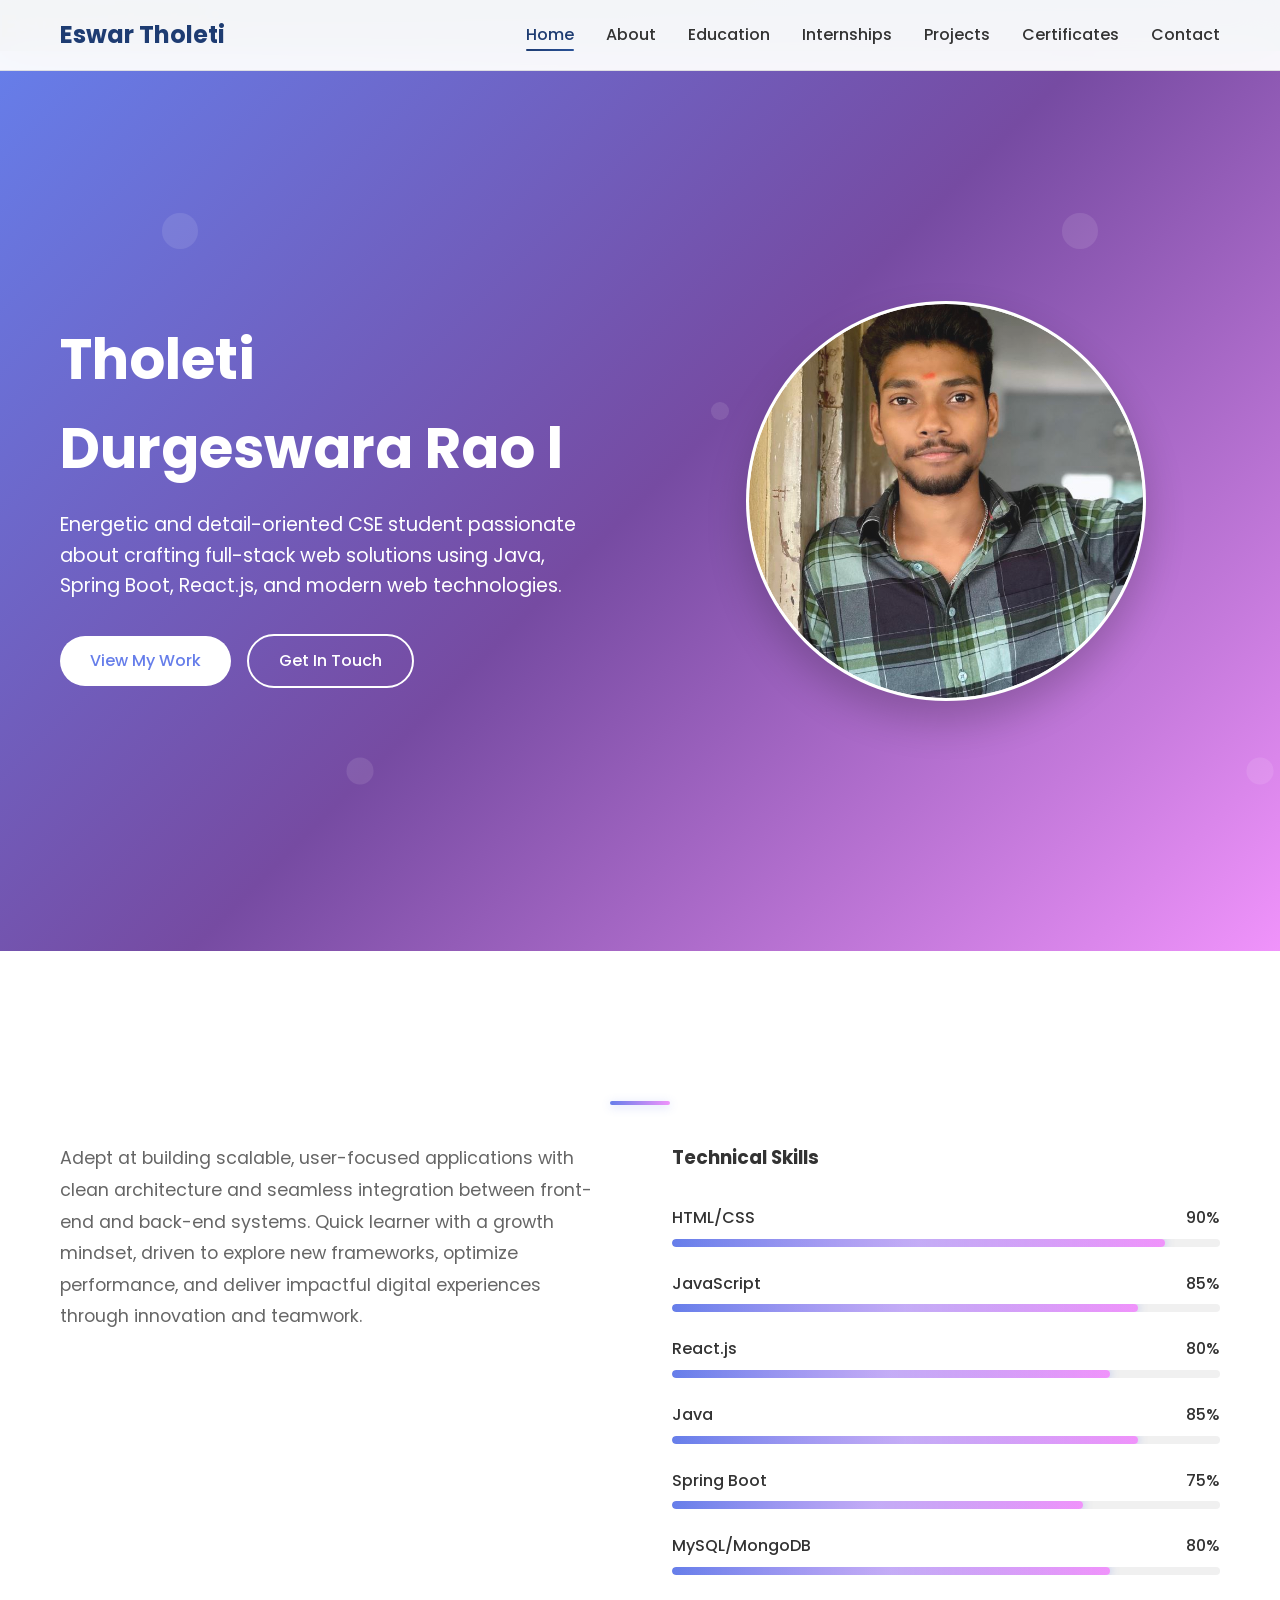
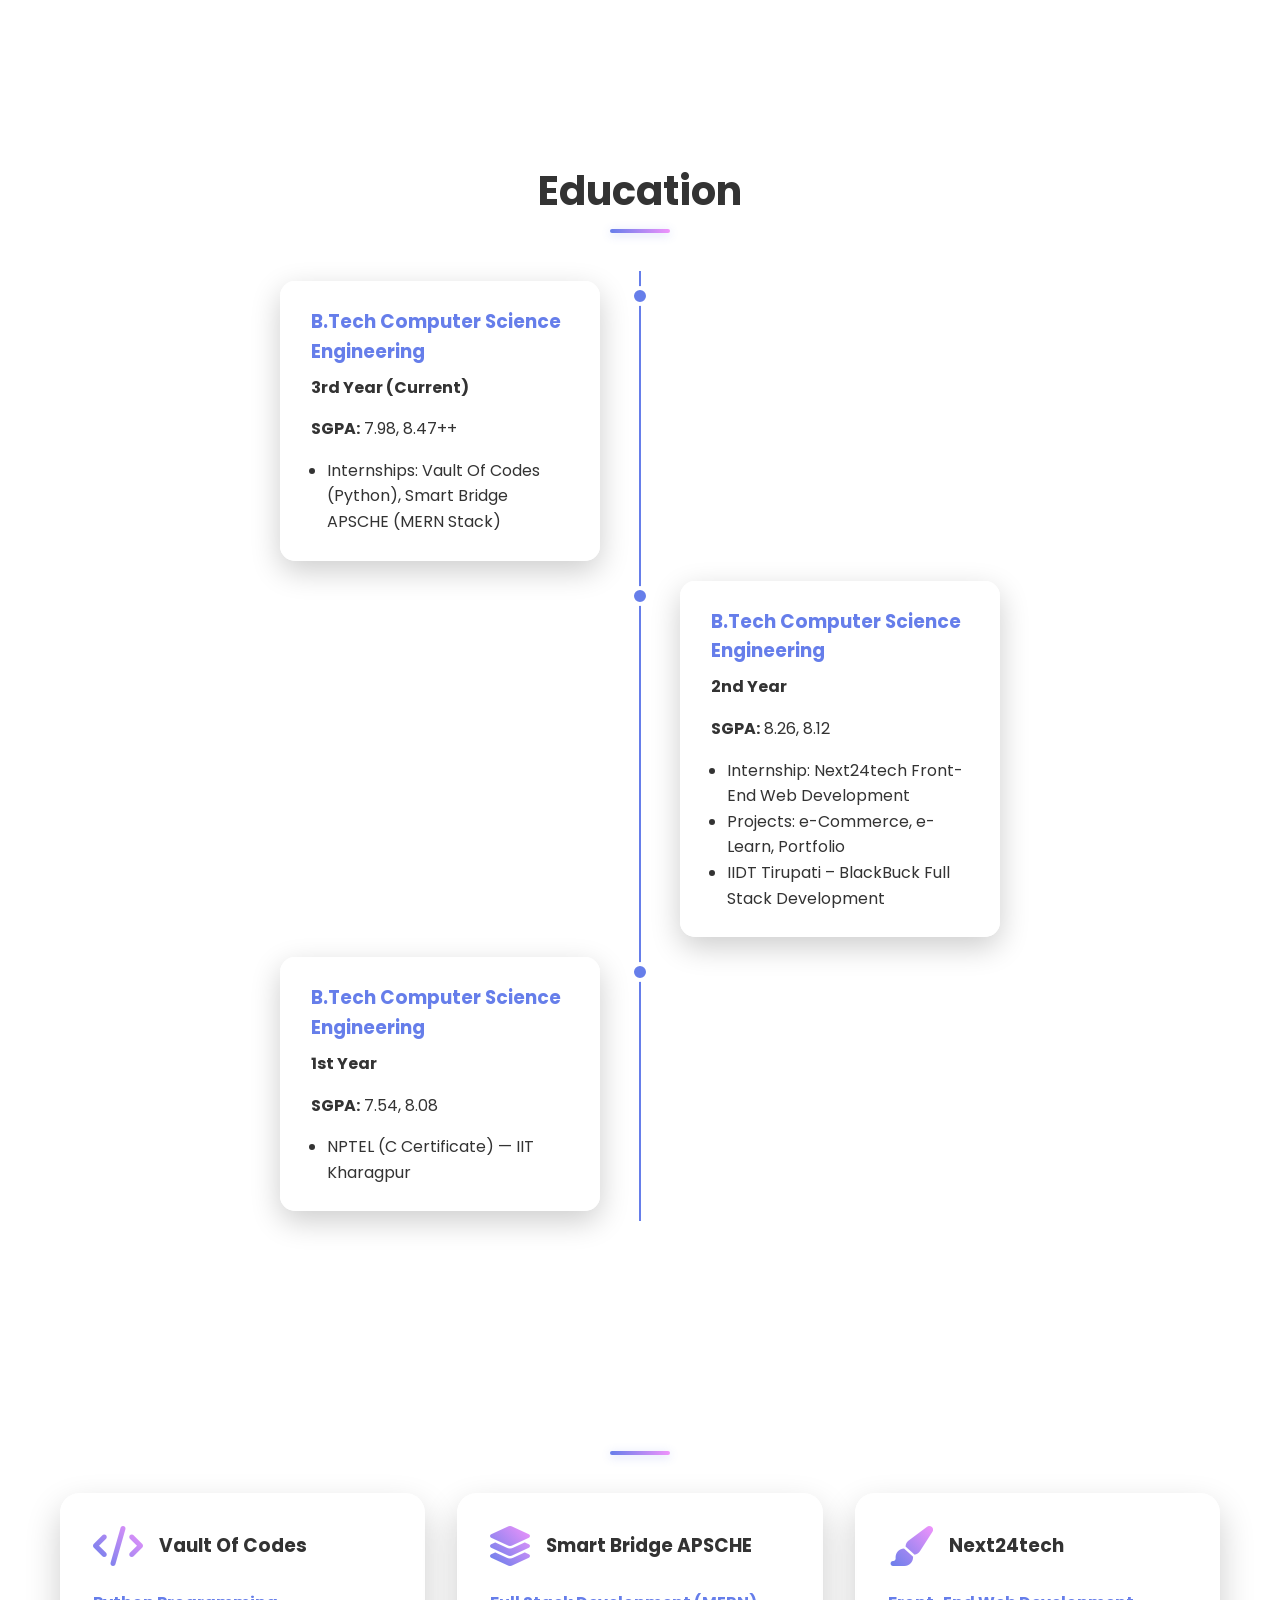
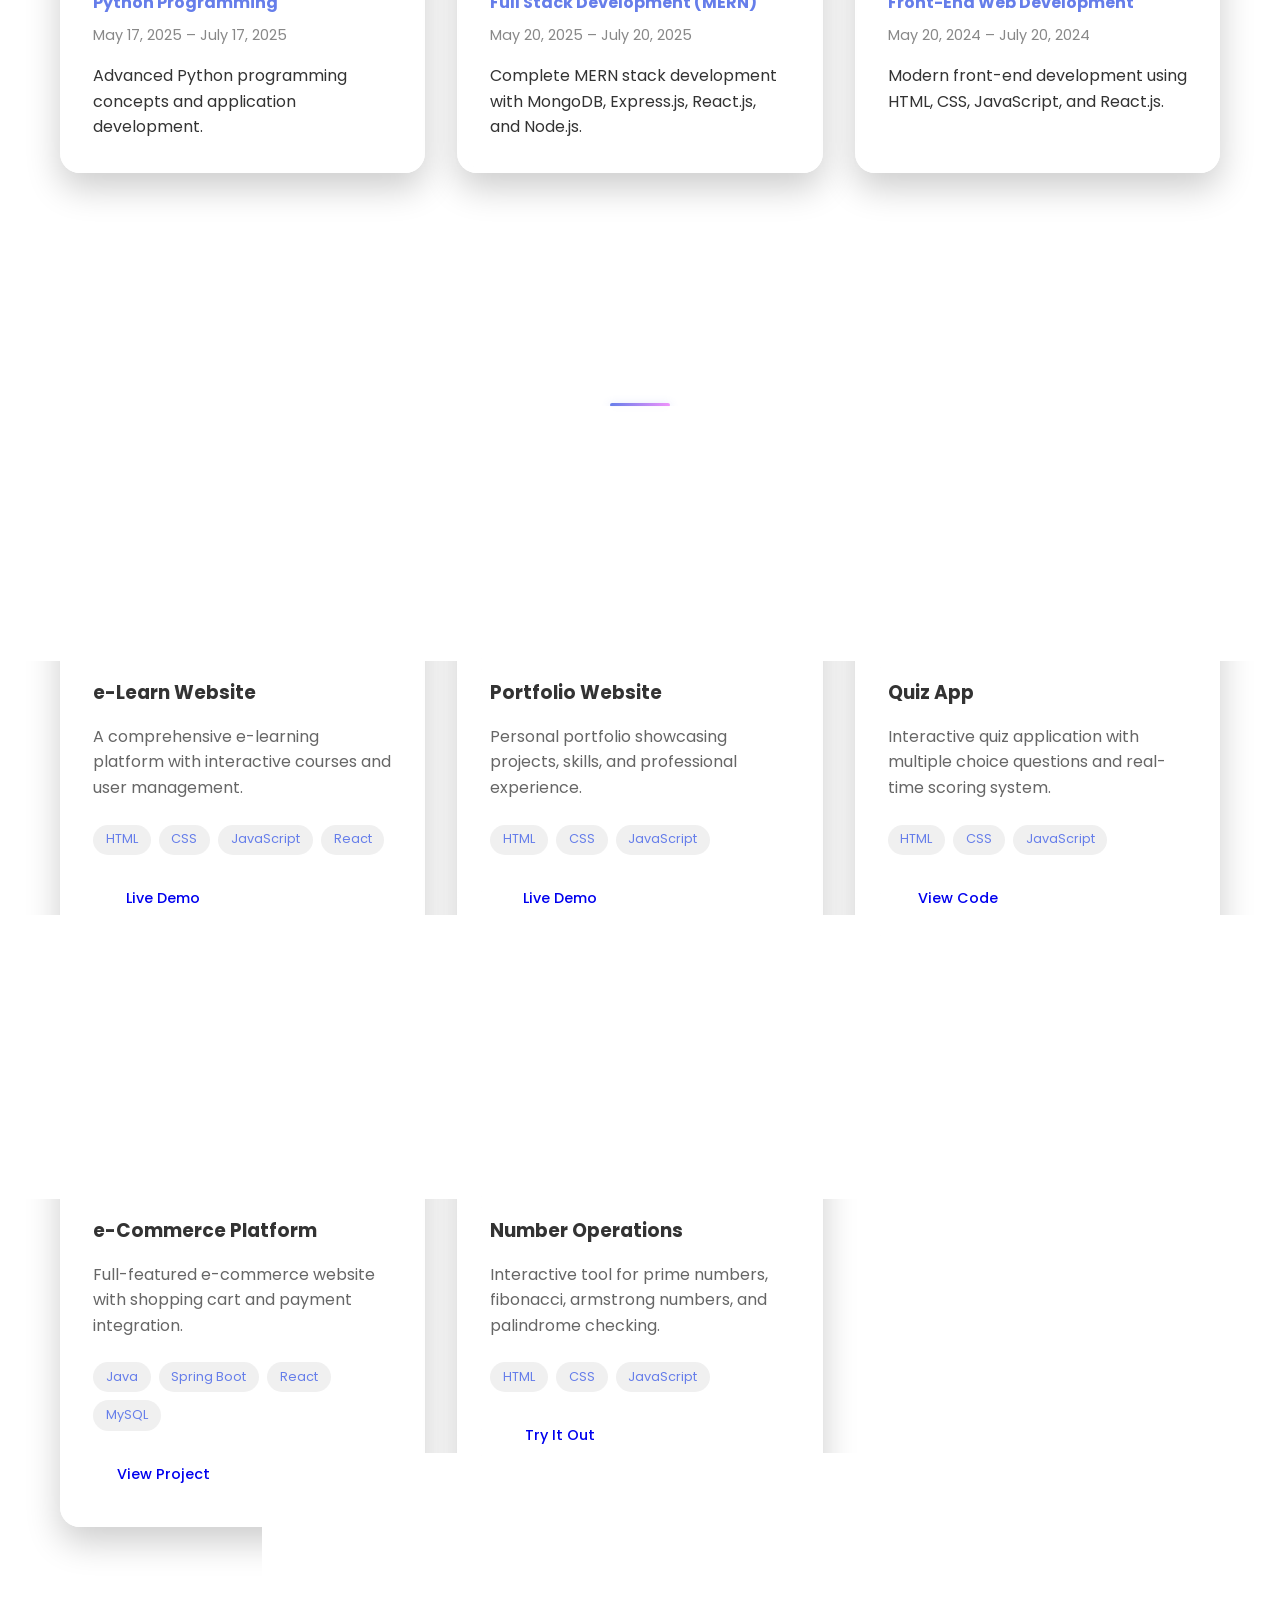
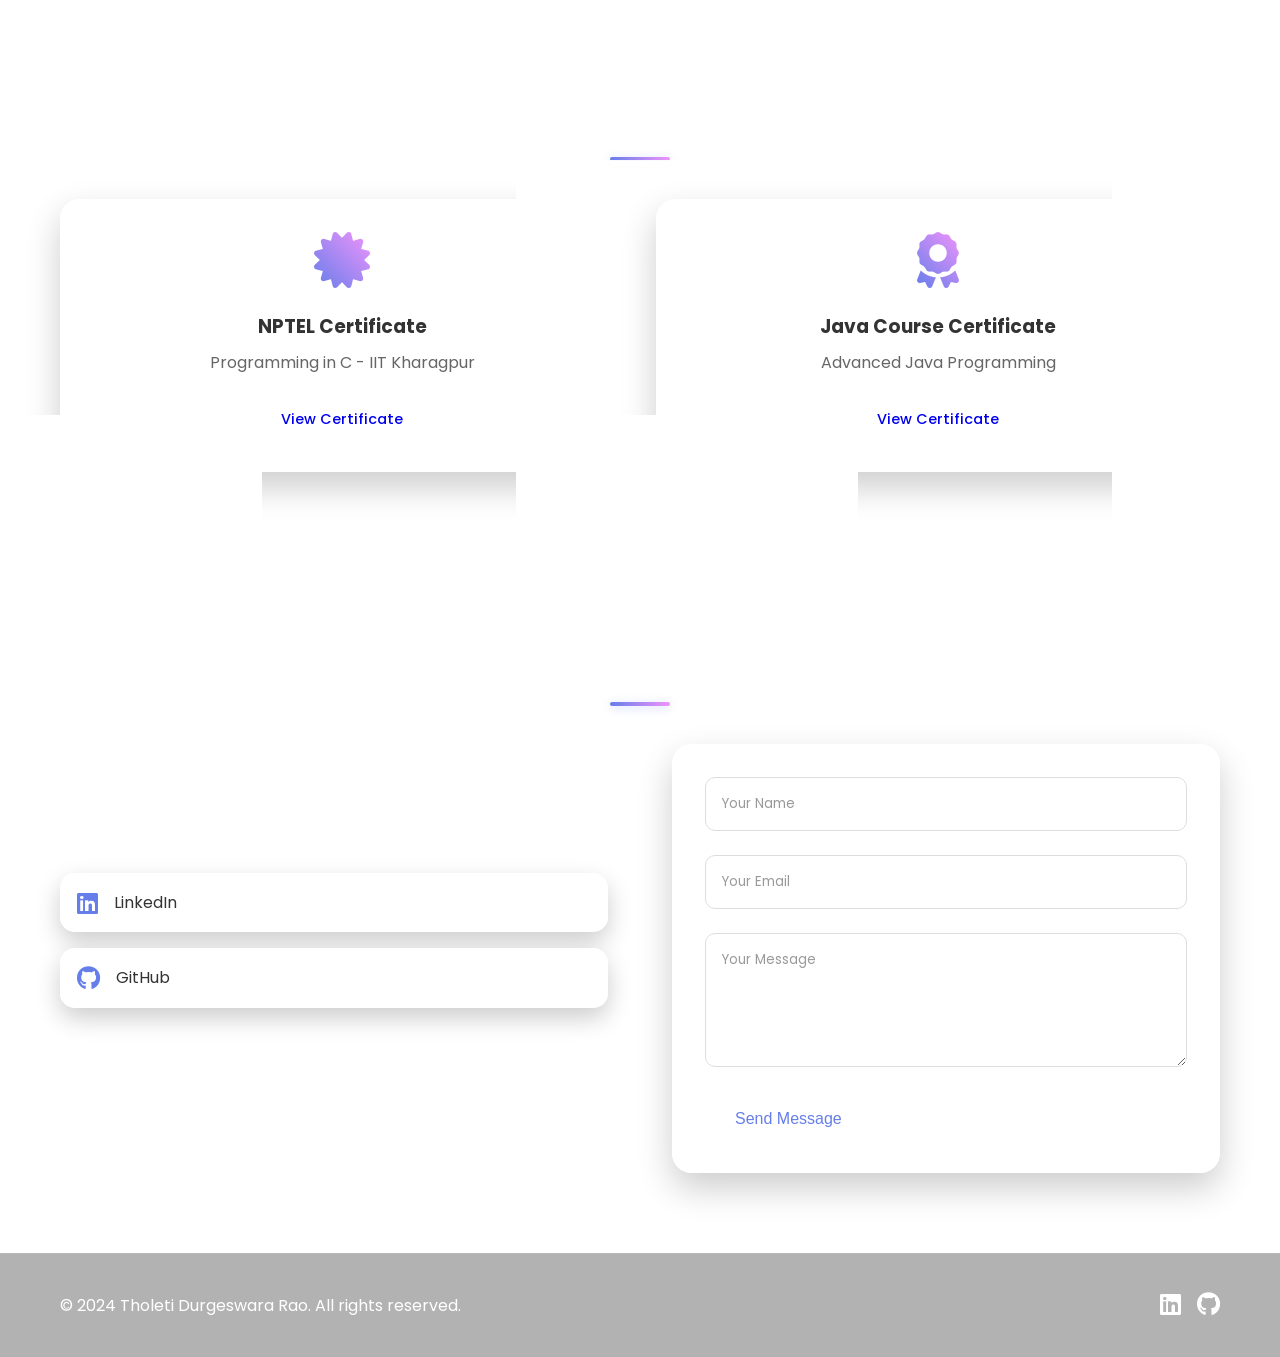
==== index.html @ 9d9cb556 "first commit" ====
<!DOCTYPE html>
<html lang="en">
<head>
    <meta charset="UTF-8">
    <meta name="viewport" content="width=device-width, initial-scale=1.0, shrink-to-fit=no">
    <title>Eswar | Portfolio – Web Developer | lkjhgfdsabvc</title>
    <meta name="description" content="Eswar – Web Developer. Explore my projects, skills in HTML, CSS, JavaScript, React, and get in touch." />
    <meta name="author" content="Eswar" />
    <meta name="keywords" content="Eswar,Eswar Tholeti, Tholeti Durgeswara Rao,TDR,lkjhgfrdsabvc, Web Developer, Portfolio, HTML CSS JavaScript, React" />
    <meta name="theme-color" content="#1e3c72">
    <meta name="apple-mobile-web-app-capable" content="yes">
    <meta name="apple-mobile-web-app-status-bar-style" content="default">
    
    <!-- Open Graph for social sharing -->
    <meta property="og:title" content="Eswar | Web Developer Portfolio" />
    <meta property="og:description" content="Take a look at my work, skills and contact details." />
    <meta property="og:type" content="website" />
    <meta property="og:url" content="https://eswarprofile7.netlify.app/" />
    <meta property="og:image" content="https://eswarprofile7.netlify.app/mypic.jpg" />
    <meta name="google-site-verification" content="Fuv_T53zLs13bNbuR9g8yluOVIbyejJ6YOxvDaZMnuo" />
    <link rel="preconnect" href="https://fonts.googleapis.com">
    <link rel="preconnect" href="https://fonts.gstatic.com" crossorigin>
    <link href="https://fonts.googleapis.com/css2?family=Poppins:wght@300;400;500;600;700&display=swap" rel="stylesheet">
    <link rel="stylesheet" href="https://cdnjs.cloudflare.com/ajax/libs/font-awesome/6.0.0/css/all.min.css" crossorigin="anonymous">
    <link rel="icon" type="image/jpeg" href="mypic.jpg">
    <link rel="stylesheet" href="styles.css">
</head>
<body>
    <h1>Eswar Tholeti</h1>
    <!-- Header -->
    <header class="header">
        <nav class="navbar">
            <div class="nav-container">
                <div class="logo">
                    <h2>Eswar Tholeti</h2>
                </div>
                <ul class="nav-menu">
                    <li><a href="#home" class="nav-link">Home</a></li>
                    <li><a href="#about" class="nav-link">About</a></li>
                    <li><a href="#education" class="nav-link">Education</a></li>
                    <li><a href="#internships" class="nav-link">Internships</a></li>
                    <li><a href="#projects" class="nav-link">Projects</a></li>
                    <li><a href="#certificates" class="nav-link">Certificates</a></li>
                    <li><a href="#contact" class="nav-link">Contact</a></li>
                </ul>
                <div class="hamburger">
                    <span></span>
                    <span></span>
                    <span></span>
                </div>
            </div>
        </nav>
    </header>

    <!-- Hero Section -->
    <section id="home" class="hero">
        <div class="hero-container">
            <div class="hero-content">
                <div class="hero-text">
                    <h1 class="hero-title">Tholeti Durgeswara Rao <span style="display:none;">lkjhgfdsabvc</span></h1>
                    <p class="hero-subtitle">Energetic and detail-oriented CSE student passionate about crafting full-stack web solutions using Java, Spring Boot, React.js, and modern web technologies.</p>
                    <div class="hero-buttons">
                        <a href="#projects" class="btn btn-primary">View My Work</a>
                        <a href="#contact" class="btn btn-secondary">Get In Touch</a>
                    </div>
                </div>
                <div class="hero-image">
                    <div class="image-placeholder">
                        <img src="mypic.jpg" alt="Tholeti Durgeswara Rao" class="profile-img">
                    </div>
                </div>
            </div>
        </div>
    </section>

    <!-- About Section -->
    <section id="about" class="about">
        <div class="container">
            <h2 class="section-title">About Me</h2>
            <div class="about-content">
                <div class="about-text">
                    <p>Adept at building scalable, user-focused applications with clean architecture and seamless integration between front-end and back-end systems. Quick learner with a growth mindset, driven to explore new frameworks, optimize performance, and deliver impactful digital experiences through innovation and teamwork.</p>
                </div>
                <div class="skills">
                    <h3>Technical Skills</h3>
                    <div class="skill-bars">
                        <div class="skill">
                            <div class="skill-info">
                                <span>HTML/CSS</span>
                                <span>90%</span>
                            </div>
                            <div class="skill-bar">
                                <div class="skill-progress" data-width="90%"></div>
                            </div>
                        </div>
                        <div class="skill">
                            <div class="skill-info">
                                <span>JavaScript</span>
                                <span>85%</span>
                            </div>
                            <div class="skill-bar">
                                <div class="skill-progress" data-width="85%"></div>
                            </div>
                        </div>
                        <div class="skill">
                            <div class="skill-info">
                                <span>React.js</span>
                                <span>80%</span>
                            </div>
                            <div class="skill-bar">
                                <div class="skill-progress" data-width="80%"></div>
                            </div>
                        </div>
                        <div class="skill">
                            <div class="skill-info">
                                <span>Java</span>
                                <span>85%</span>
                            </div>
                            <div class="skill-bar">
                                <div class="skill-progress" data-width="85%"></div>
                            </div>
                        </div>
                        <div class="skill">
                            <div class="skill-info">
                                <span>Spring Boot</span>
                                <span>75%</span>
                            </div>
                            <div class="skill-bar">
                                <div class="skill-progress" data-width="75%"></div>
                            </div>
                        </div>
                        <div class="skill">
                            <div class="skill-info">
                                <span>MySQL/MongoDB</span>
                                <span>80%</span>
                            </div>
                            <div class="skill-bar">
                                <div class="skill-progress" data-width="80%"></div>
                            </div>
                        </div>
                    </div>
                </div>
            </div>
        </div>
    </section>

    <!-- Education Section -->
    <section id="education" class="education">
        <div class="container">
            <h2 class="section-title">Education</h2>
            <div class="timeline">
                <div class="timeline-item">
                    <div class="timeline-dot"></div>
                    <div class="timeline-content">
                        <h3>B.Tech Computer Science Engineering</h3>
                        <h4>3rd Year (Current)</h4>
                        <p><strong>SGPA:</strong> 7.98, 8.47++</p>
                        <ul>
                            <li>Internships: Vault Of Codes (Python), Smart Bridge APSCHE (MERN Stack)</li>
                        </ul>
                    </div>
                </div>
                <div class="timeline-item">
                    <div class="timeline-dot"></div>
                    <div class="timeline-content">
                        <h3>B.Tech Computer Science Engineering</h3>
                        <h4>2nd Year</h4>
                        <p><strong>SGPA:</strong> 8.26, 8.12</p>
                        <ul>
                            <li>Internship: Next24tech Front-End Web Development</li>
                            <li>Projects: e-Commerce, e-Learn, Portfolio</li>
                            <li>IIDT Tirupati – BlackBuck Full Stack Development</li>
                        </ul>
                    </div>
                </div>
                <div class="timeline-item">
                    <div class="timeline-dot"></div>
                    <div class="timeline-content">
                        <h3>B.Tech Computer Science Engineering</h3>
                        <h4>1st Year</h4>
                        <p><strong>SGPA:</strong> 7.54, 8.08</p>
                        <ul>
                            <li>NPTEL (C Certificate) — IIT Kharagpur</li>
                        </ul>
                    </div>
                </div>

            </div>
        </div>
    </section>

    <!-- Internships Section -->
    <section id="internships" class="internships">
        <div class="container">
            <h2 class="section-title">Internships</h2>
            <div class="internship-grid">
                <div class="internship-card">
                    <div class="card-header">
                        <i class="fas fa-code"></i>
                        <h3>Vault Of Codes</h3>
                    </div>
                    <div class="card-content">
                        <h4>Python Programming</h4>
                        <p class="duration">May 17, 2025 – July 17, 2025</p>
                        <p>Advanced Python programming concepts and application development.</p>
                    </div>
                </div>
                <div class="internship-card">
                    <div class="card-header">
                        <i class="fas fa-layer-group"></i>
                        <h3>Smart Bridge APSCHE</h3>
                    </div>
                    <div class="card-content">
                        <h4>Full Stack Development (MERN)</h4>
                        <p class="duration">May 20, 2025 – July 20, 2025</p>
                        <p>Complete MERN stack development with MongoDB, Express.js, React.js, and Node.js.</p>
                    </div>
                </div>
                <div class="internship-card">
                    <div class="card-header">
                        <i class="fas fa-paint-brush"></i>
                        <h3>Next24tech</h3>
                    </div>
                    <div class="card-content">
                        <h4>Front-End Web Development</h4>
                        <p class="duration">May 20, 2024 – July 20, 2024</p>
                        <p>Modern front-end development using HTML, CSS, JavaScript, and React.js.</p>
                    </div>
                </div>
            </div>
        </div>
    </section>

    <!-- Projects Section -->
    <section id="projects" class="projects">
        <div class="container">
            <h2 class="section-title">Projects</h2>
            <div class="project-grid">
                <div class="project-card">
                    <div class="project-image">
                        <i class="fas fa-graduation-cap"></i>
                    </div>
                    <div class="project-content">
                        <h3>e-Learn Website</h3>
                        <p>A comprehensive e-learning platform with interactive courses and user management.</p>
                        <div class="project-tech">
                            <span>HTML</span>
                            <span>CSS</span>
                            <span>JavaScript</span>
                            <span>React</span>
                        </div>
                        <div class="project-links">
                            <a href="https://eswar-learn57.netlify.app" target="_blank" class="btn btn-small">Live Demo</a>
                        </div>
                    </div>
                </div>
                <div class="project-card">
                    <div class="project-image">
                        <i class="fas fa-user-circle"></i>
                    </div>
                    <div class="project-content">
                        <h3>Portfolio Website</h3>
                        <p>Personal portfolio showcasing projects, skills, and professional experience.</p>
                        <div class="project-tech">
                            <span>HTML</span>
                            <span>CSS</span>
                            <span>JavaScript</span>
                        </div>
                        <div class="project-links">
                            <a href="https://eswarportfolio57.netlify.app" target="_blank" class="btn btn-small">Live Demo</a>
                        </div>
                    </div>
                </div>
                <div class="project-card">
                    <div class="project-image">
                        <i class="fas fa-question-circle"></i>
                    </div>
                    <div class="project-content">
                        <h3>Quiz App</h3>
                        <p>Interactive quiz application with multiple choice questions and real-time scoring system.</p>
                        <div class="project-tech">
                            <span>HTML</span>
                            <span>CSS</span>
                            <span>JavaScript</span>
                        </div>
                        <div class="project-links">
                            <a href="https://github.com/ESWAR8357/quiz-app" target="_blank" class="btn btn-small">View Code</a>
                        </div>
                    </div>
                </div>
                <div class="project-card">
                    <div class="project-image">
                        <i class="fas fa-shopping-cart"></i>
                    </div>
                    <div class="project-content">
                        <h3>e-Commerce Platform</h3>
                        <p>Full-featured e-commerce website with shopping cart and payment integration.</p>
                        <div class="project-tech">
                            <span>Java</span>
                            <span>Spring Boot</span>
                            <span>React</span>
                            <span>MySQL</span>
                        </div>
                        <div class="project-links">
                            <a href="#" class="btn btn-small">View Project</a>
                        </div>
                    </div>
                </div>
                <div class="project-card">
                    <div class="project-image">
                        <i class="fas fa-calculator"></i>
                    </div>
                    <div class="project-content">
                        <h3>Number Operations</h3>
                        <p>Interactive tool for prime numbers, fibonacci, armstrong numbers, and palindrome checking.</p>
                        <div class="project-tech">
                            <span>HTML</span>
                            <span>CSS</span>
                            <span>JavaScript</span>
                        </div>
                        <div class="project-links">
                            <a href="number-operations.html" target="_blank" class="btn btn-small">Try It Out</a>
                        </div>
                    </div>
                </div>
            </div>
        </div>
    </section>

    <!-- Certificates Section -->
    <section id="certificates" class="certificates">
        <div class="container">
            <h2 class="section-title">Certificates</h2>
            <div class="certificate-grid">
                <div class="certificate-card">
                    <div class="certificate-icon">
                        <i class="fas fa-certificate"></i>
                    </div>
                    <div class="certificate-content">
                        <h3>NPTEL Certificate</h3>
                        <p>Programming in C - IIT Kharagpur</p>
                        <a href="https://drive.google.com/file/d/12VnNi5zqF9Bqkcd_Tu3cCHrVzOjGSrPs/view?usp=sharing
" class="btn btn-small">View Certificate</a>
                    </div>
                </div>
                <div class="certificate-card">
                    <div class="certificate-icon">
                        <i class="fas fa-award"></i>
                    </div>
                    <div class="certificate-content">
                        <h3>Java Course Certificate</h3>
                        <p>Advanced Java Programming</p>
                        <a href="https://drive.google.com/file/d/18aseVCI4DzLQ8ItjcymFjo1nb0LXnqBO/view?usp=sharing" class="btn btn-small">View Certificate</a>
                    </div>
                </div>
            </div>
        </div>
    </section>

    <!-- Contact Section -->
    <section id="contact" class="contact">
        <div class="container">
            <h2 class="section-title">Get In Touch</h2>
            <div class="contact-content">
                <div class="contact-info">
                    <h3>Let's Connect</h3>
                    <p>I'm always open to discussing new opportunities and interesting projects.</p>
                    <div class="social-links">
                        <a href="https://www.linkedin.com/in/tholeti-durgeswara-rao-92030827a" target="_blank" class="social-link">
                            <i class="fab fa-linkedin"></i>
                            <span>LinkedIn</span>
                        </a>
                        <a href="https://github.com/ESWAR8357" target="_blank" class="social-link">
                            <i class="fab fa-github"></i>
                            <span>GitHub</span>
                        </a>
                    </div>
                </div>
                <div class="contact-form">
                    <form>
                        <div class="form-group">
                            <input type="text" placeholder="Your Name" required>
                        </div>
                        <div class="form-group">
                            <input type="email" placeholder="Your Email" required>
                        </div>
                        <div class="form-group">
                            <textarea placeholder="Your Message" rows="5" required></textarea>
                        </div>
                        <button type="submit" class="btn btn-primary">Send Message</button>
                    </form>
                </div>
            </div>
        </div>
    </section>

    <!-- Footer -->
    <footer class="footer">
        <div class="container">
            <div class="footer-content">
                <p>&copy; 2024 Tholeti Durgeswara Rao. All rights reserved.</p>
                <div class="footer-social">
                    <a href="https://www.linkedin.com/in/tholeti-durgeswara-rao-92030827a" target="_blank">
                        <i class="fab fa-linkedin"></i>
                    </a>
                    <a href="https://github.com/ESWAR8357" target="_blank">
                        <i class="fab fa-github"></i>
                    </a>
                </div>
            </div>
        </div>
    </footer>

    <script src="script.js"></script>
</body>
</html>
---- styles.css ----
/* Reset and Base Styles */
* {
    margin: 0;
    padding: 0;
    box-sizing: border-box;
}

*,
*::before,
*::after {
    box-sizing: border-box;
}

html {
    scroll-behavior: smooth;
    -webkit-text-size-adjust: 100%;
    -ms-text-size-adjust: 100%;
}

body {
    font-family: 'Poppins', -apple-system, BlinkMacSystemFont, 'Segoe UI', Roboto, Oxygen, Ubuntu, Cantarell, sans-serif;
    line-height: 1.6;
    color: #333;
    background: linear-gradient(135deg, #1e3c72 0%, #2a5298 100%);
    background-attachment: fixed;
    min-height: 100vh;
    -webkit-font-smoothing: antialiased;
    -moz-osx-font-smoothing: grayscale;
    overflow-x: hidden;
}

.container {
    max-width: 1200px;
    margin: 0 auto;
    padding: 0 15px;
    width: 100%;
}

@media (min-width: 576px) {
    .container {
        padding: 0 20px;
    }
}

/* Header Styles */
.header {
    position: fixed;
    top: 0;
    left: 0;
    right: 0;
    width: 100%;
    background: rgba(255, 255, 255, 0.95);
    backdrop-filter: blur(20px);
    -webkit-backdrop-filter: blur(20px);
    border-bottom: 1px solid rgba(0, 0, 0, 0.1);
    z-index: 1000;
    transition: all 0.3s ease;
    will-change: transform;
    box-shadow: 0 2px 20px rgba(0,0,0,0.1);
}

.navbar {
    padding: 1rem 0;
}

.nav-container {
    max-width: 1200px;
    margin: 0 auto;
    padding: 0 15px;
    display: flex;
    justify-content: space-between;
    align-items: center;
}

@media (min-width: 576px) {
    .nav-container {
        padding: 0 20px;
    }
}

.logo h2 {
    color: #1e3c72;
    font-weight: 700;
}

.nav-menu {
    display: flex;
    list-style: none;
    gap: 2rem;
}

.nav-link {
    text-decoration: none;
    color: #333;
    font-weight: 500;
    transition: all 0.3s ease;
    position: relative;
}

.nav-link:hover {
    color: #1e3c72;
    transform: translateY(-2px);
}

.nav-link::after {
    content: '';
    position: absolute;
    width: 0;
    height: 2px;
    bottom: -5px;
    left: 0;
    background: linear-gradient(90deg, #1e3c72, #2a5298);
    transition: width 0.3s ease;
    border-radius: 2px;
}

.nav-link:hover::after {
    width: 100%;
}

.hamburger {
    display: none;
    flex-direction: column;
    cursor: pointer;
}

.hamburger span {
    width: 25px;
    height: 3px;
    background: #333;
    margin: 3px 0;
    transition: 0.3s;
}

/* Hero Section */
.hero {
    min-height: 100vh;
    min-height: 100dvh;
    display: flex;
    align-items: center;
    background: linear-gradient(135deg, #667eea 0%, #764ba2 50%, #f093fb 100%);
    background-attachment: fixed;
    color: white;
    padding-top: 80px;
    position: relative;
    overflow: hidden;
}

.hero::before {
    content: '';
    position: absolute;
    top: 0;
    left: 0;
    right: 0;
    bottom: 0;
    background: url('data:image/svg+xml,<svg xmlns="http://www.w3.org/2000/svg" viewBox="0 0 100 100"><circle cx="20" cy="20" r="2" fill="rgba(255,255,255,0.1)"/><circle cx="80" cy="40" r="1" fill="rgba(255,255,255,0.1)"/><circle cx="40" cy="80" r="1.5" fill="rgba(255,255,255,0.1)"/></svg>');
    animation: float 20s infinite linear;
}

@keyframes float {
    0% { transform: translateY(0px) rotate(0deg); }
    100% { transform: translateY(-100px) rotate(360deg); }
}

.hero-container {
    max-width: 1200px;
    margin: 0 auto;
    padding: 0 15px;
    width: 100%;
}

@media (min-width: 576px) {
    .hero-container {
        padding: 0 20px;
    }
}

.hero-content {
    display: grid;
    grid-template-columns: 1fr;
    gap: 2rem;
    align-items: center;
    text-align: center;
}

@media (min-width: 768px) {
    .hero-content {
        grid-template-columns: 1fr 1fr;
        gap: 4rem;
        text-align: left;
    }
}

.hero-title {
    font-size: clamp(2rem, 5vw, 3.5rem);
    font-weight: 700;
    margin-bottom: 1rem;
    animation: fadeInUp 1s ease;
    word-wrap: break-word;
    hyphens: auto;
}

.hero-subtitle {
    font-size: clamp(1rem, 2.5vw, 1.2rem);
    margin-bottom: 2rem;
    opacity: 0.9;
    animation: fadeInUp 1s ease 0.2s both;
    line-height: 1.6;
}

.hero-buttons {
    display: flex;
    flex-direction: column;
    gap: 1rem;
    animation: fadeInUp 1s ease 0.4s both;
    align-items: center;
}

@media (min-width: 480px) {
    .hero-buttons {
        flex-direction: row;
        justify-content: center;
    }
}

@media (min-width: 768px) {
    .hero-buttons {
        justify-content: flex-start;
    }
}

.btn {
    padding: 12px 24px;
    border: none;
    border-radius: 50px;
    text-decoration: none;
    font-weight: 500;
    transition: all 0.3s ease;
    cursor: pointer;
    display: inline-block;
    text-align: center;
    min-width: 140px;
    font-size: 0.9rem;
    -webkit-tap-highlight-color: transparent;
    touch-action: manipulation;
}

@media (min-width: 576px) {
    .btn {
        padding: 12px 30px;
        font-size: 1rem;
    }
}

.btn-primary {
    background: white;
    color: #667eea;
}

.btn-primary:hover {
    transform: translateY(-2px);
    box-shadow: 0 10px 20px rgba(0,0,0,0.2);
}

.btn-secondary {
    background: transparent;
    color: white;
    border: 2px solid white;
}

.btn-secondary:hover {
    background: white;
    color: #667eea;
}

.btn-small {
    padding: 8px 20px;
    font-size: 0.9rem;
}

.hero-image {
    display: flex;
    justify-content: center;
    animation: fadeInRight 1s ease 0.6s both;
}

.image-placeholder {
    width: clamp(300px, 50vw, 400px);
    height: clamp(300px, 50vw, 400px);
    background: white;
    border-radius: 50%;
    display: flex;
    align-items: center;
    justify-content: center;
    border: 3px solid rgba(255,255,255,0.3);
    margin: 0 auto;
    box-shadow: 0 20px 40px rgba(0,0,0,0.2);
    position: relative;
    overflow: hidden;
}

.image-placeholder::before {
    content: '';
    position: absolute;
    top: -50%;
    left: -50%;
    width: 200%;
    height: 200%;
    background: linear-gradient(45deg, transparent, rgba(255,255,255,0.1), transparent);
    animation: shimmer 3s infinite;
}

@keyframes shimmer {
    0% { transform: translateX(-100%) translateY(-100%) rotate(45deg); }
    100% { transform: translateX(100%) translateY(100%) rotate(45deg); }
}

.image-placeholder i {
    font-size: clamp(4rem, 15vw, 8rem);
    color: rgba(255,255,255,0.8);
}

.profile-img {
    width: 100%;
    height: 100%;
    object-fit: cover;
    border-radius: 50%;
}

/* Section Styles */
section {
    padding: 60px 0;
}

@media (min-width: 768px) {
    section {
        padding: 80px 0;
    }
}

.section-title {
    text-align: center;
    font-size: clamp(2rem, 4vw, 2.5rem);
    margin-bottom: 2rem;
    color: #333;
    position: relative;
}

.about .section-title,
.internships .section-title,
.projects .section-title,
.certificates .section-title,
.contact .section-title {
    color: white;
}

@media (min-width: 768px) {
    .section-title {
        margin-bottom: 3rem;
    }
}

.section-title::after {
    content: '';
    position: absolute;
    width: 60px;
    height: 4px;
    background: linear-gradient(90deg, #667eea, #f093fb);
    bottom: -10px;
    left: 50%;
    transform: translateX(-50%);
    border-radius: 2px;
    box-shadow: 0 2px 10px rgba(102, 126, 234, 0.3);
}

/* About Section */
.about {
    background: white;
}

.about-content {
    display: grid;
    grid-template-columns: 1fr;
    gap: 2rem;
    align-items: start;
}

@media (min-width: 768px) {
    .about-content {
        grid-template-columns: 1fr 1fr;
        gap: 4rem;
    }
}

.about-text p {
    font-size: 1.1rem;
    line-height: 1.8;
    color: #666;
}

.skills h3 {
    margin-bottom: 2rem;
    color: #333;
}

.skill {
    margin-bottom: 1.5rem;
}

.skill-info {
    display: flex;
    justify-content: space-between;
    margin-bottom: 0.5rem;
    font-weight: 500;
}

.skill-bar {
    height: 8px;
    background: #f0f0f0;
    border-radius: 4px;
    overflow: hidden;
}

.skill-progress {
    height: 100%;
    background: linear-gradient(90deg, #667eea, #f093fb);
    border-radius: 4px;
    width: 0;
    transition: width 2s ease;
    box-shadow: 0 0 10px rgba(102, 126, 234, 0.5);
    position: relative;
}

.skill-progress::after {
    content: '';
    position: absolute;
    top: 0;
    left: 0;
    right: 0;
    bottom: 0;
    background: linear-gradient(90deg, transparent, rgba(255,255,255,0.3), transparent);
    animation: skillShine 2s infinite;
}

@keyframes skillShine {
    0% { transform: translateX(-100%); }
    100% { transform: translateX(100%); }
}

/* Education Section */
.education {
    background: rgba(255,255,255,0.02);
    backdrop-filter: blur(5px);
    -webkit-backdrop-filter: blur(5px);
}

.timeline {
    position: relative;
    max-width: 800px;
    margin: 0 auto;
}

.timeline::before {
    content: '';
    position: absolute;
    width: 2px;
    background: #667eea;
    top: 0;
    bottom: 0;
    left: 20px;
    margin-left: -1px;
}

@media (min-width: 768px) {
    .timeline::before {
        left: 50%;
    }
}

.timeline-item {
    padding: 10px 20px 10px 50px;
    position: relative;
    background: inherit;
    width: 100%;
}

@media (min-width: 768px) {
    .timeline-item {
        padding: 10px 40px;
        width: 50%;
    }
}

.timeline-item:nth-child(odd) {
    left: 0;
}

.timeline-item:nth-child(even) {
    left: 0;
}

@media (min-width: 768px) {
    .timeline-item:nth-child(even) {
        left: 50%;
    }
}

.timeline-dot {
    position: absolute;
    width: 16px;
    height: 16px;
    background: #667eea;
    border: 3px solid white;
    top: 15px;
    border-radius: 50%;
    z-index: 1;
    left: 12px;
}

@media (min-width: 768px) {
    .timeline-dot {
        width: 20px;
        height: 20px;
        border: 4px solid white;
    }
    
    .timeline-item:nth-child(odd) .timeline-dot {
        right: -10px;
        left: auto;
    }
    
    .timeline-item:nth-child(even) .timeline-dot {
        left: -10px;
    }
}

.timeline-content {
    padding: 25px 30px;
    background: rgba(255,255,255,0.95);
    backdrop-filter: blur(20px);
    -webkit-backdrop-filter: blur(20px);
    position: relative;
    border-radius: 15px;
    box-shadow: 0 10px 30px rgba(0,0,0,0.2);
    border: 1px solid rgba(255,255,255,0.2);
    color: #333;
    transition: transform 0.3s ease;
}

.timeline-content:hover {
    transform: translateY(-5px);
}

.timeline-content h3 {
    color: #667eea;
    margin-bottom: 0.5rem;
}

.timeline-content h4 {
    color: #333;
    margin-bottom: 1rem;
}

.timeline-content ul {
    margin-top: 1rem;
    padding-left: 1rem;
}

/* Internships Section */
.internships {
    background: rgba(255,255,255,0.05);
    backdrop-filter: blur(10px);
    -webkit-backdrop-filter: blur(10px);
}

.internship-grid {
    display: grid;
    grid-template-columns: 1fr;
    gap: 1.5rem;
}

@media (min-width: 576px) {
    .internship-grid {
        grid-template-columns: repeat(auto-fit, minmax(280px, 1fr));
        gap: 2rem;
    }
}

.internship-card {
    background: rgba(255,255,255,0.95);
    backdrop-filter: blur(20px);
    -webkit-backdrop-filter: blur(20px);
    border-radius: 20px;
    padding: 2rem;
    box-shadow: 0 15px 35px rgba(0,0,0,0.2);
    transition: all 0.3s ease;
    border: 1px solid rgba(255,255,255,0.2);
    color: #333;
    position: relative;
    overflow: hidden;
}

.internship-card::before {
    content: '';
    position: absolute;
    top: 0;
    left: -100%;
    width: 100%;
    height: 100%;
    background: linear-gradient(90deg, transparent, rgba(255,255,255,0.1), transparent);
    transition: left 0.5s ease;
}

.internship-card:hover::before {
    left: 100%;
}

.internship-card:hover {
    transform: translateY(-10px) scale(1.02);
    box-shadow: 0 25px 50px rgba(0,0,0,0.3);
}

.card-header {
    display: flex;
    align-items: center;
    gap: 1rem;
    margin-bottom: 1.5rem;
}

.card-header i {
    font-size: 2.5rem;
    background: linear-gradient(45deg, #667eea, #f093fb);
    -webkit-background-clip: text;
    -webkit-text-fill-color: transparent;
    background-clip: text;
}

.card-header h3 {
    color: #333;
}

.card-content h4 {
    color: #667eea;
    margin-bottom: 0.5rem;
}

.duration {
    color: #888;
    font-size: 0.9rem;
    margin-bottom: 1rem;
}

/* Projects Section */
.projects {
    background: rgba(255,255,255,0.02);
    backdrop-filter: blur(5px);
    -webkit-backdrop-filter: blur(5px);
}

.project-grid {
    display: grid;
    grid-template-columns: 1fr;
    gap: 1.5rem;
}

@media (min-width: 576px) {
    .project-grid {
        grid-template-columns: repeat(auto-fit, minmax(300px, 1fr));
        gap: 2rem;
    }
}

.project-card {
    background: rgba(255,255,255,0.95);
    backdrop-filter: blur(20px);
    -webkit-backdrop-filter: blur(20px);
    border-radius: 20px;
    overflow: hidden;
    box-shadow: 0 15px 35px rgba(0,0,0,0.2);
    transition: all 0.3s ease;
    border: 1px solid rgba(255,255,255,0.2);
    color: #333;
}

.project-card:hover {
    transform: translateY(-10px) scale(1.02);
    box-shadow: 0 25px 50px rgba(0,0,0,0.3);
}

.project-image {
    height: 200px;
    background: linear-gradient(135deg, #667eea, #f093fb);
    display: flex;
    align-items: center;
    justify-content: center;
    position: relative;
    overflow: hidden;
}

.project-image::before {
    content: '';
    position: absolute;
    top: 0;
    left: 0;
    right: 0;
    bottom: 0;
    background: linear-gradient(45deg, transparent, rgba(255,255,255,0.1), transparent);
    transform: translateX(-100%);
    transition: transform 0.6s ease;
}

.project-card:hover .project-image::before {
    transform: translateX(100%);
}

.project-image i {
    font-size: 4rem;
    color: white;
}

.project-content {
    padding: 2rem;
}

.project-content h3 {
    margin-bottom: 1rem;
    color: #333;
}

.project-content p {
    color: #666;
    margin-bottom: 1.5rem;
}

.project-tech {
    display: flex;
    flex-wrap: wrap;
    gap: 0.5rem;
    margin-bottom: 1.5rem;
}

.project-tech span {
    background: #f0f0f0;
    padding: 0.3rem 0.8rem;
    border-radius: 20px;
    font-size: 0.8rem;
    color: #667eea;
}

/* Certificates Section */
.certificates {
    background: rgba(255,255,255,0.05);
    backdrop-filter: blur(10px);
    -webkit-backdrop-filter: blur(10px);
}

.certificate-grid {
    display: grid;
    grid-template-columns: 1fr;
    gap: 1.5rem;
}

@media (min-width: 576px) {
    .certificate-grid {
        grid-template-columns: repeat(auto-fit, minmax(280px, 1fr));
        gap: 2rem;
    }
}

.certificate-card {
    background: rgba(255,255,255,0.95);
    backdrop-filter: blur(20px);
    -webkit-backdrop-filter: blur(20px);
    border-radius: 20px;
    padding: 2rem;
    text-align: center;
    box-shadow: 0 15px 35px rgba(0,0,0,0.2);
    transition: all 0.3s ease;
    border: 1px solid rgba(255,255,255,0.2);
    color: #333;
}

.certificate-card:hover {
    transform: translateY(-10px) scale(1.02);
    box-shadow: 0 25px 50px rgba(0,0,0,0.3);
}

.certificate-icon {
    margin-bottom: 1.5rem;
}

.certificate-icon i {
    font-size: 3.5rem;
    background: linear-gradient(45deg, #667eea, #f093fb);
    -webkit-background-clip: text;
    -webkit-text-fill-color: transparent;
    background-clip: text;
}

.certificate-content h3 {
    margin-bottom: 0.5rem;
    color: #333;
}

.certificate-content p {
    color: #666;
    margin-bottom: 1.5rem;
}

/* Contact Section */
.contact {
    background: rgba(255,255,255,0.02);
    backdrop-filter: blur(5px);
    -webkit-backdrop-filter: blur(5px);
}

.contact-content {
    display: grid;
    grid-template-columns: 1fr;
    gap: 2rem;
}

@media (min-width: 768px) {
    .contact-content {
        grid-template-columns: 1fr 1fr;
        gap: 4rem;
    }
}

.contact-info h3 {
    margin-bottom: 1rem;
    color: white;
}

.contact-info p {
    color: rgba(255,255,255,0.9);
    margin-bottom: 2rem;
}

.social-links {
    display: flex;
    flex-direction: column;
    gap: 1rem;
}

.social-link {
    display: flex;
    align-items: center;
    gap: 1rem;
    padding: 1rem;
    background: rgba(255,255,255,0.95);
    backdrop-filter: blur(20px);
    -webkit-backdrop-filter: blur(20px);
    border-radius: 15px;
    text-decoration: none;
    color: #333;
    transition: all 0.3s ease;
    box-shadow: 0 10px 25px rgba(0,0,0,0.2);
    border: 1px solid rgba(255,255,255,0.2);
}

.social-link:hover {
    transform: translateX(10px) scale(1.05);
    background: rgba(255,255,255,0.2);
    box-shadow: 0 15px 35px rgba(0,0,0,0.3);
}

.social-link i {
    font-size: 1.5rem;
    color: #667eea;
}

.contact-form {
    background: rgba(255,255,255,0.95);
    backdrop-filter: blur(20px);
    -webkit-backdrop-filter: blur(20px);
    padding: 2rem;
    border-radius: 20px;
    box-shadow: 0 15px 35px rgba(0,0,0,0.2);
    border: 1px solid rgba(255,255,255,0.2);
}

.form-group {
    margin-bottom: 1.5rem;
}

.form-group input,
.form-group textarea {
    width: 100%;
    padding: 1rem;
    background: white;
    border: 1px solid #ddd;
    border-radius: 10px;
    font-family: inherit;
    color: #333;
    transition: all 0.3s ease;
}

.form-group input::placeholder,
.form-group textarea::placeholder {
    color: #999;
}

.form-group input:focus,
.form-group textarea:focus {
    outline: none;
    border-color: #f093fb;
    background: rgba(255,255,255,0.15);
    box-shadow: 0 0 20px rgba(240, 147, 251, 0.3);
}

/* Footer */
.footer {
    background: rgba(0,0,0,0.3);
    backdrop-filter: blur(20px);
    -webkit-backdrop-filter: blur(20px);
    color: white;
    padding: 2rem 0;
    border-top: 1px solid rgba(255,255,255,0.1);
}

.footer-content {
    display: flex;
    justify-content: space-between;
    align-items: center;
}

.footer-social {
    display: flex;
    gap: 1rem;
}

.footer-social a {
    color: white;
    font-size: 1.5rem;
    transition: color 0.3s ease;
}

.footer-social a:hover {
    color: #667eea;
}

/* Animations */
@keyframes fadeInUp {
    from {
        opacity: 0;
        transform: translateY(30px);
    }
    to {
        opacity: 1;
        transform: translateY(0);
    }
}

@keyframes fadeInRight {
    from {
        opacity: 0;
        transform: translateX(30px);
    }
    to {
        opacity: 1;
        transform: translateX(0);
    }
}

.fade-in {
    opacity: 0;
    transform: translateY(30px);
    transition: all 0.6s ease;
}

.fade-in.visible {
    opacity: 1;
    transform: translateY(0);
}

/* Mobile Navigation */
@media (max-width: 767px) {
    .hamburger {
        display: flex;
    }
    
    .nav-menu {
        position: fixed;
        left: -100%;
        top: 70px;
        flex-direction: column;
        background-color: white;
        width: 100%;
        text-align: center;
        transition: left 0.3s ease;
        box-shadow: 0 10px 27px rgba(0,0,0,0.1);
        padding: 2rem 0;
        height: calc(100vh - 70px);
        overflow-y: auto;
    }
    
    .nav-menu.active {
        left: 0;
    }
    
    .nav-menu li {
        margin: 1rem 0;
    }
    
    .footer-content {
        flex-direction: column;
        gap: 1rem;
        text-align: center;
    }
}

/* Extra Small Devices */
@media (max-width: 320px) {
    .container,
    .nav-container,
    .hero-container {
        padding: 0 10px;
    }
    
    .btn {
        min-width: 120px;
        padding: 10px 20px;
        font-size: 0.85rem;
    }
    
    .timeline-item {
        padding-left: 40px;
    }
}

/* Large Screens */
@media (min-width: 1400px) {
    .container,
    .nav-container,
    .hero-container {
        max-width: 1320px;
    }
}

/* Print Styles */
@media print {
    .header,
    .hamburger,
    .hero-buttons,
    .contact-form {
        display: none;
    }
    
    body {
        background: white;
        color: black;
    }
    
    .hero {
        background: white;
        color: black;
        min-height: auto;
        padding: 2rem 0;
    }
}
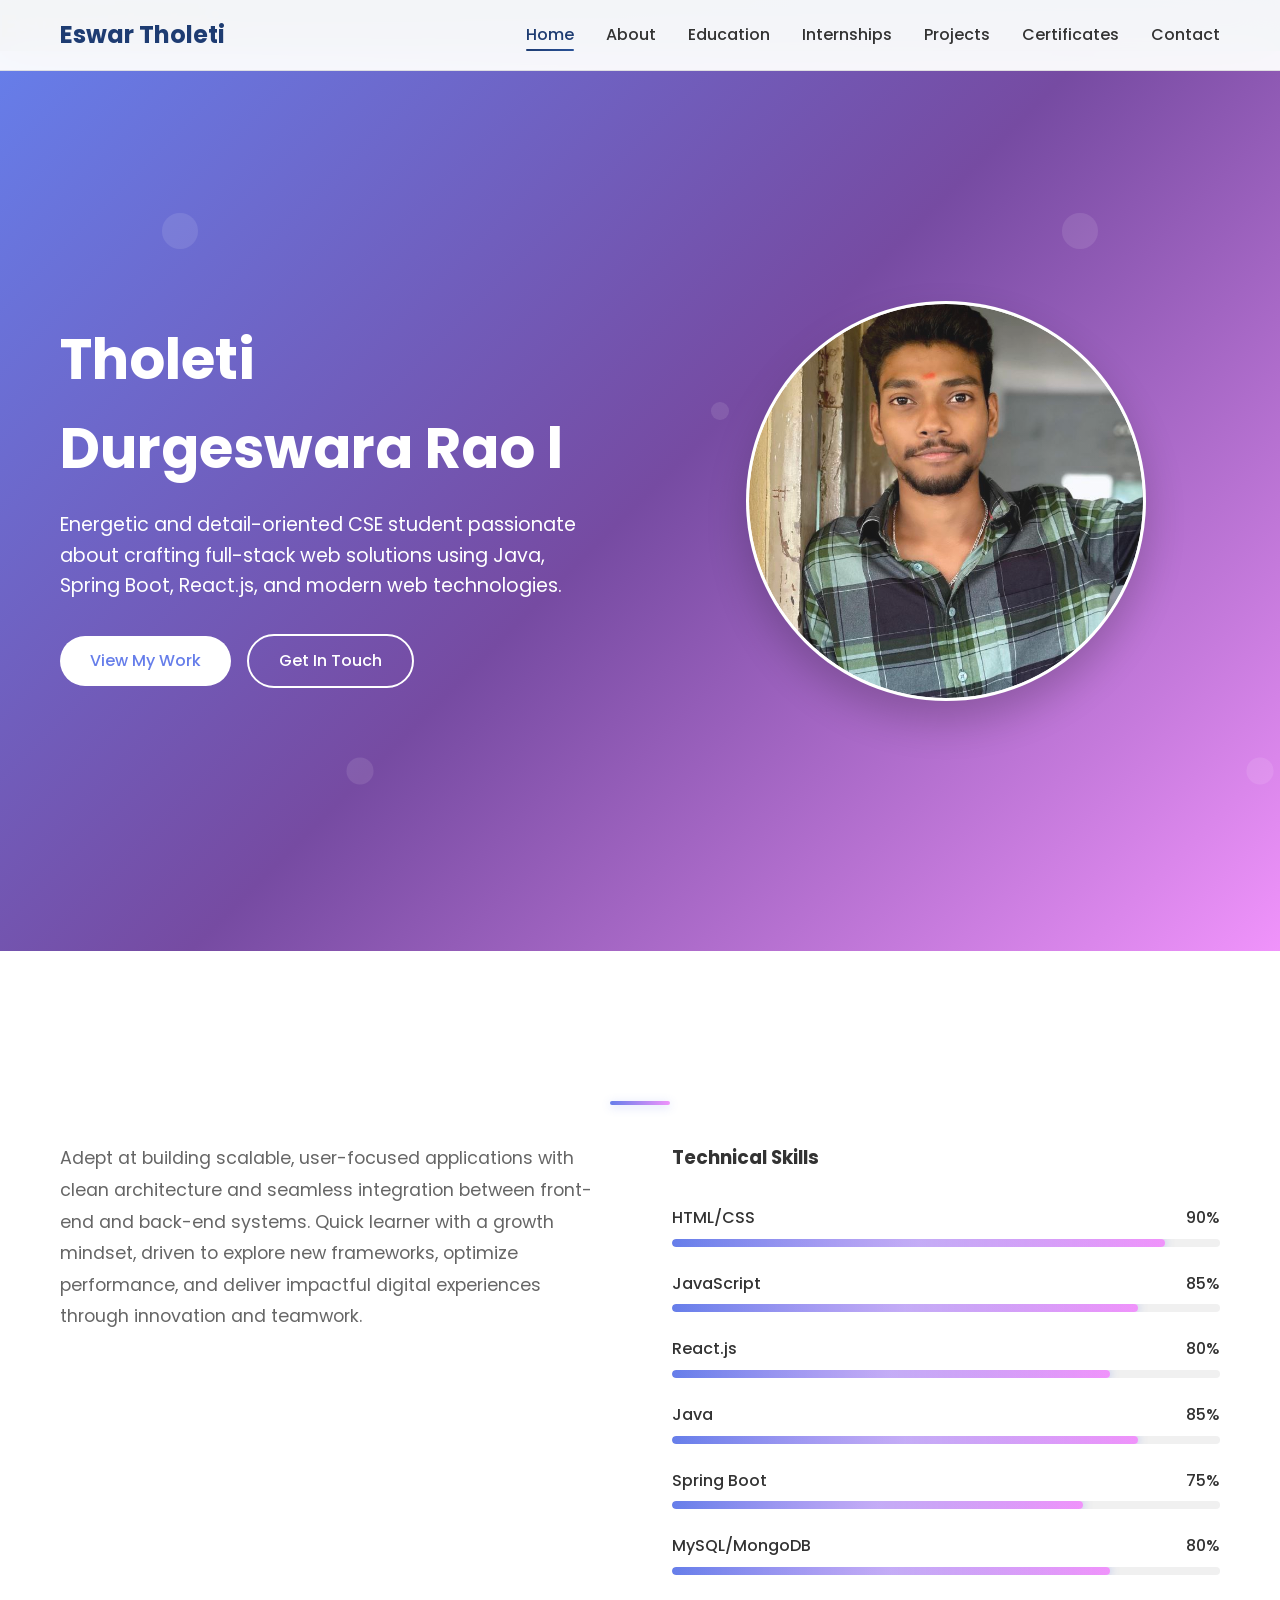
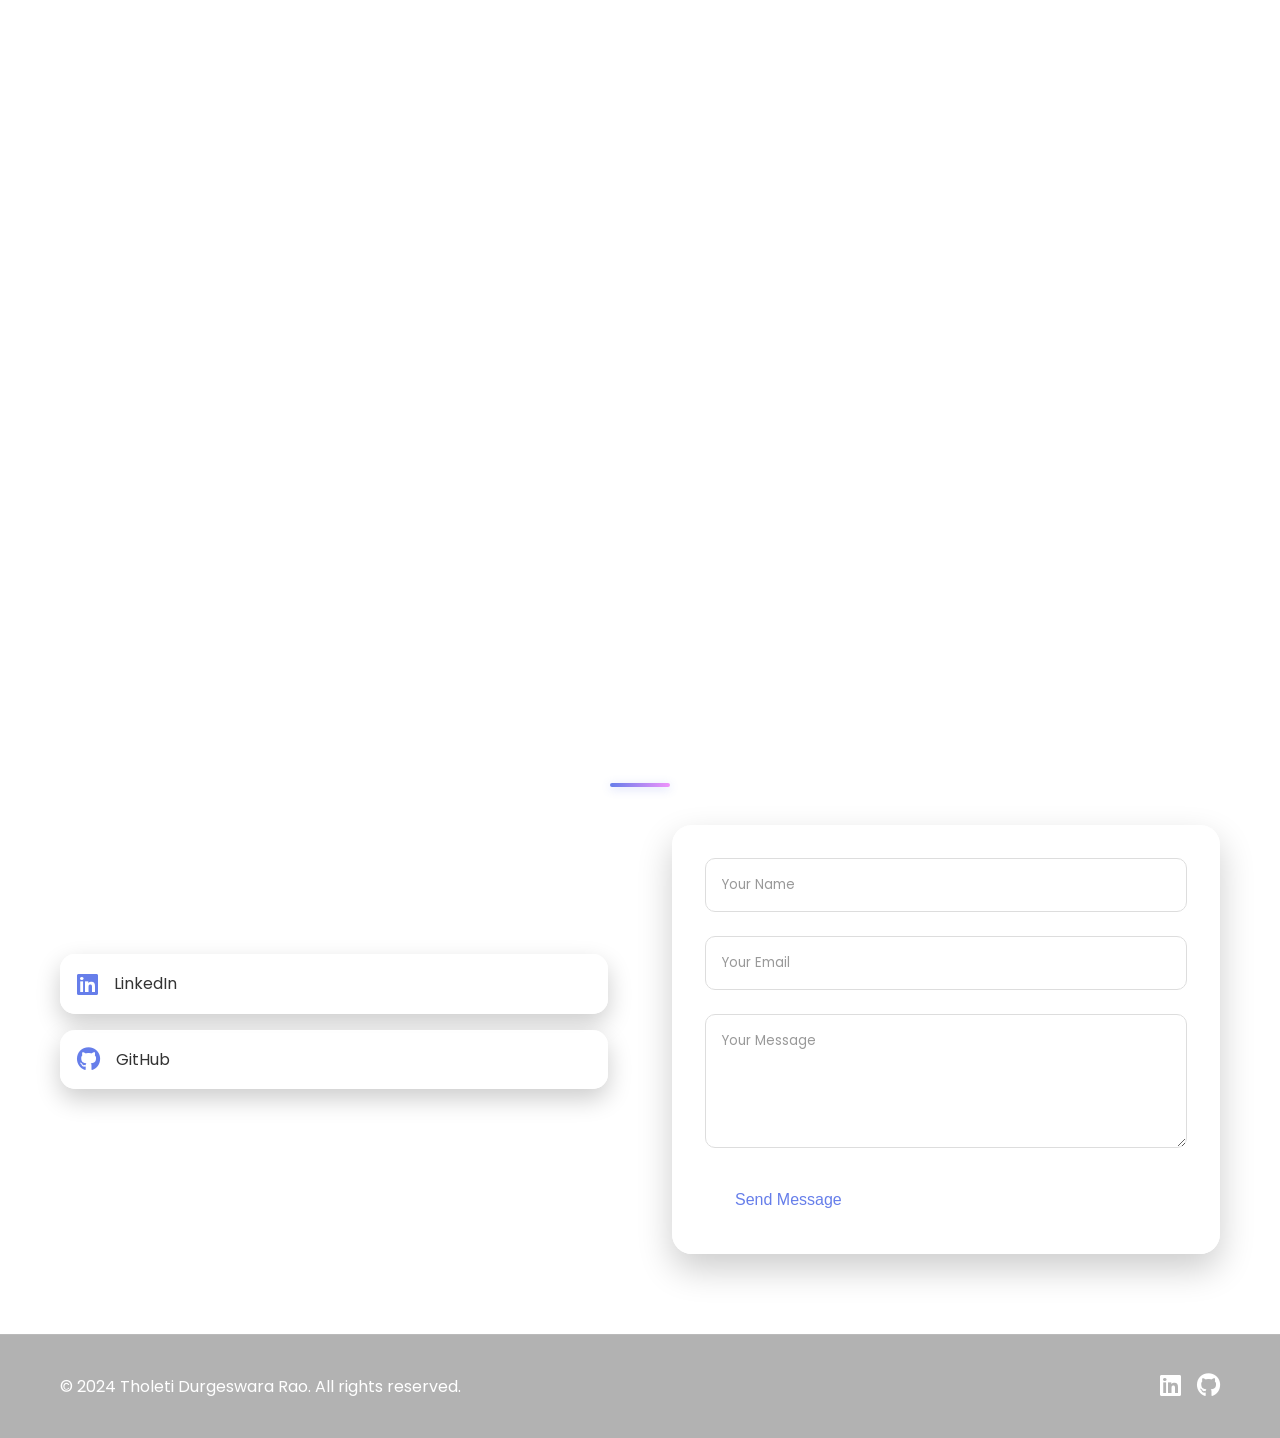
==== commit 818dcb85: "Update index.html Added Placement Preparation portal project" ====
--- a/index.html
+++ b/index.html
@@ -256,6 +256,24 @@
                 </div>
                 <div class="project-card">
                     <div class="project-image">
+                        <i class="fas fa-graduation-cap"></i>
+                    </div>
+                    <div class="project-content">
+                        <h3>Placement-Preparation-Portal</h3>
+                        <p>A Placement Preparation Portal is a comprehensive web or mobile application designed to centralize aptitude training, and interview tracking for students</p>
+                        <div class="project-tech">
+                            <span>HTML</span>
+                            <span>CSS</span>
+                            <span>JavaScript</span>
+                            <span>React</span>
+                        </div>
+                        <div class="project-links">
+                            <a href="https://placement-portal-eswar-1pogfnvia.vercel.app/" target="_blank" class="btn btn-small">Live Demo</a>
+                        </div>
+                    </div>
+                </div>
+                <div class="project-card">
+                    <div class="project-image">
                         <i class="fas fa-user-circle"></i>
                     </div>
                     <div class="project-content">
@@ -413,4 +431,4 @@
 
     <script src="script.js"></script>
 </body>
-</html>+</html>
